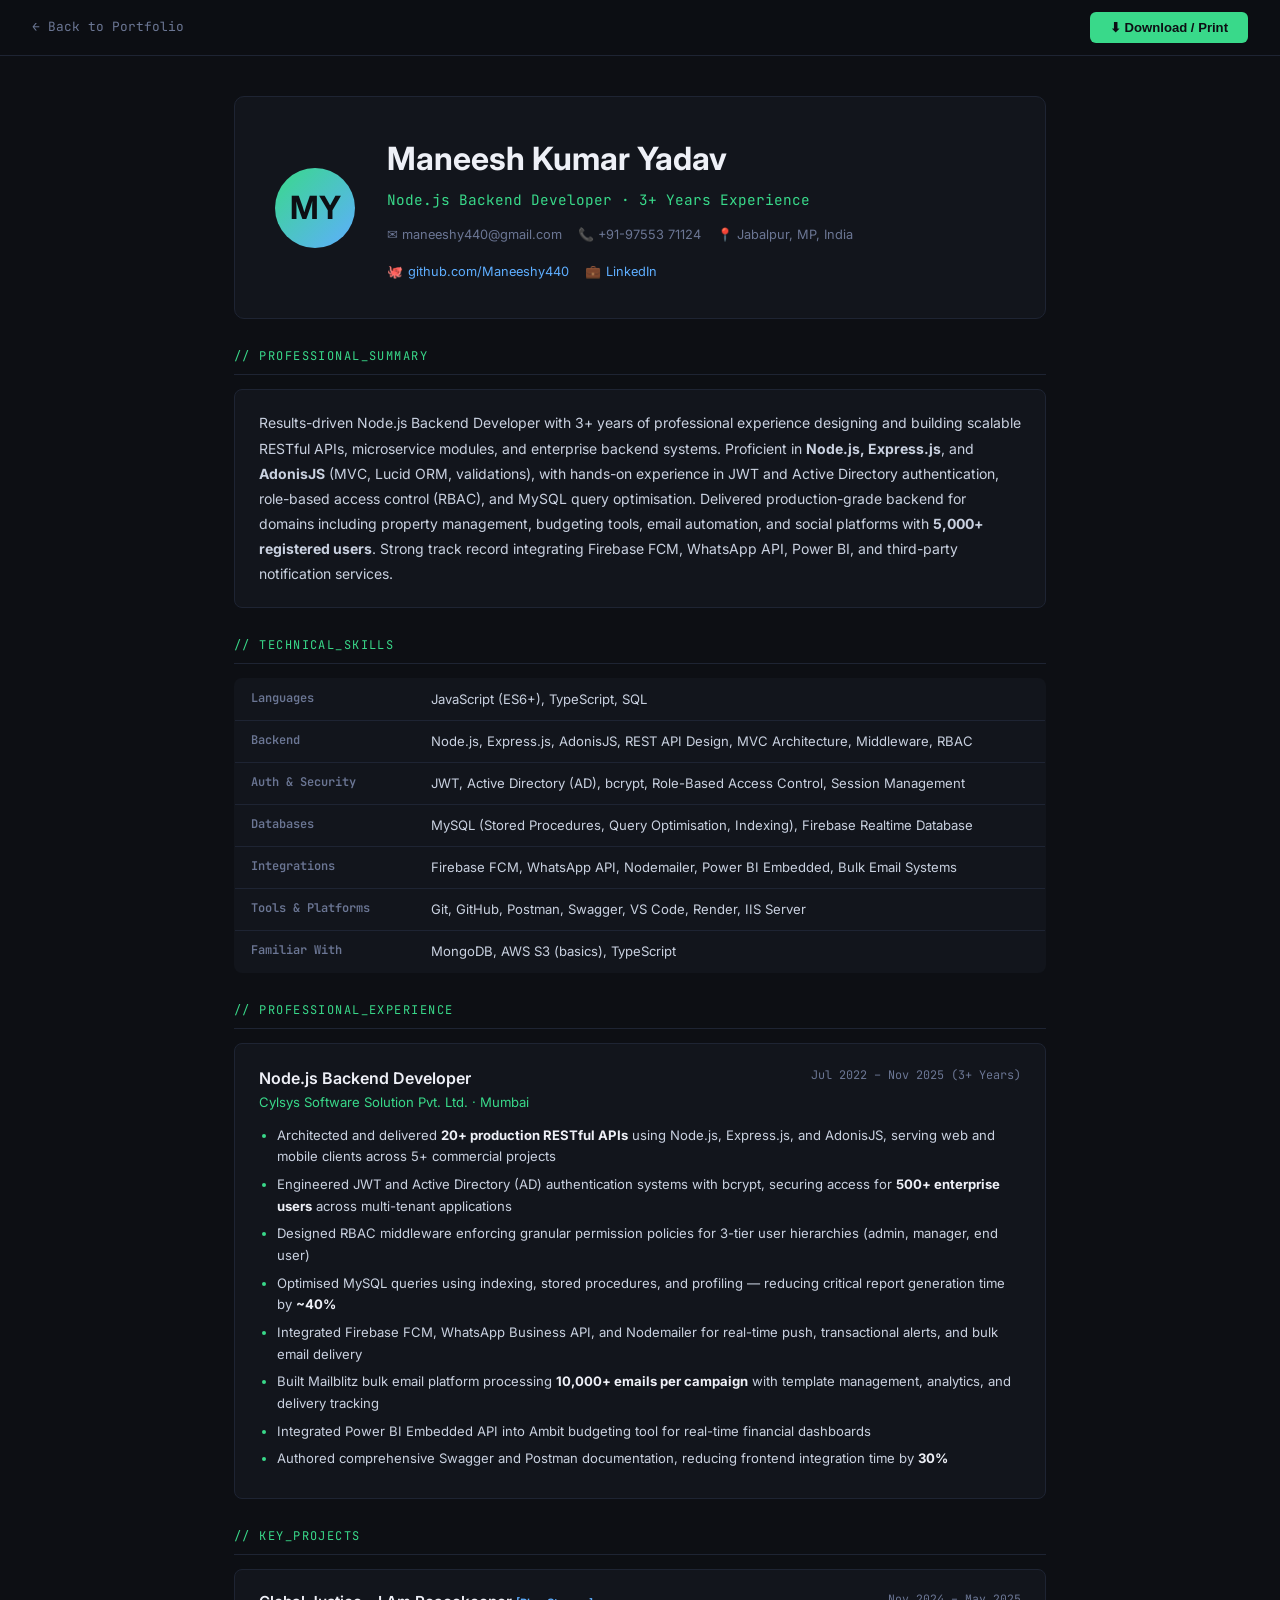
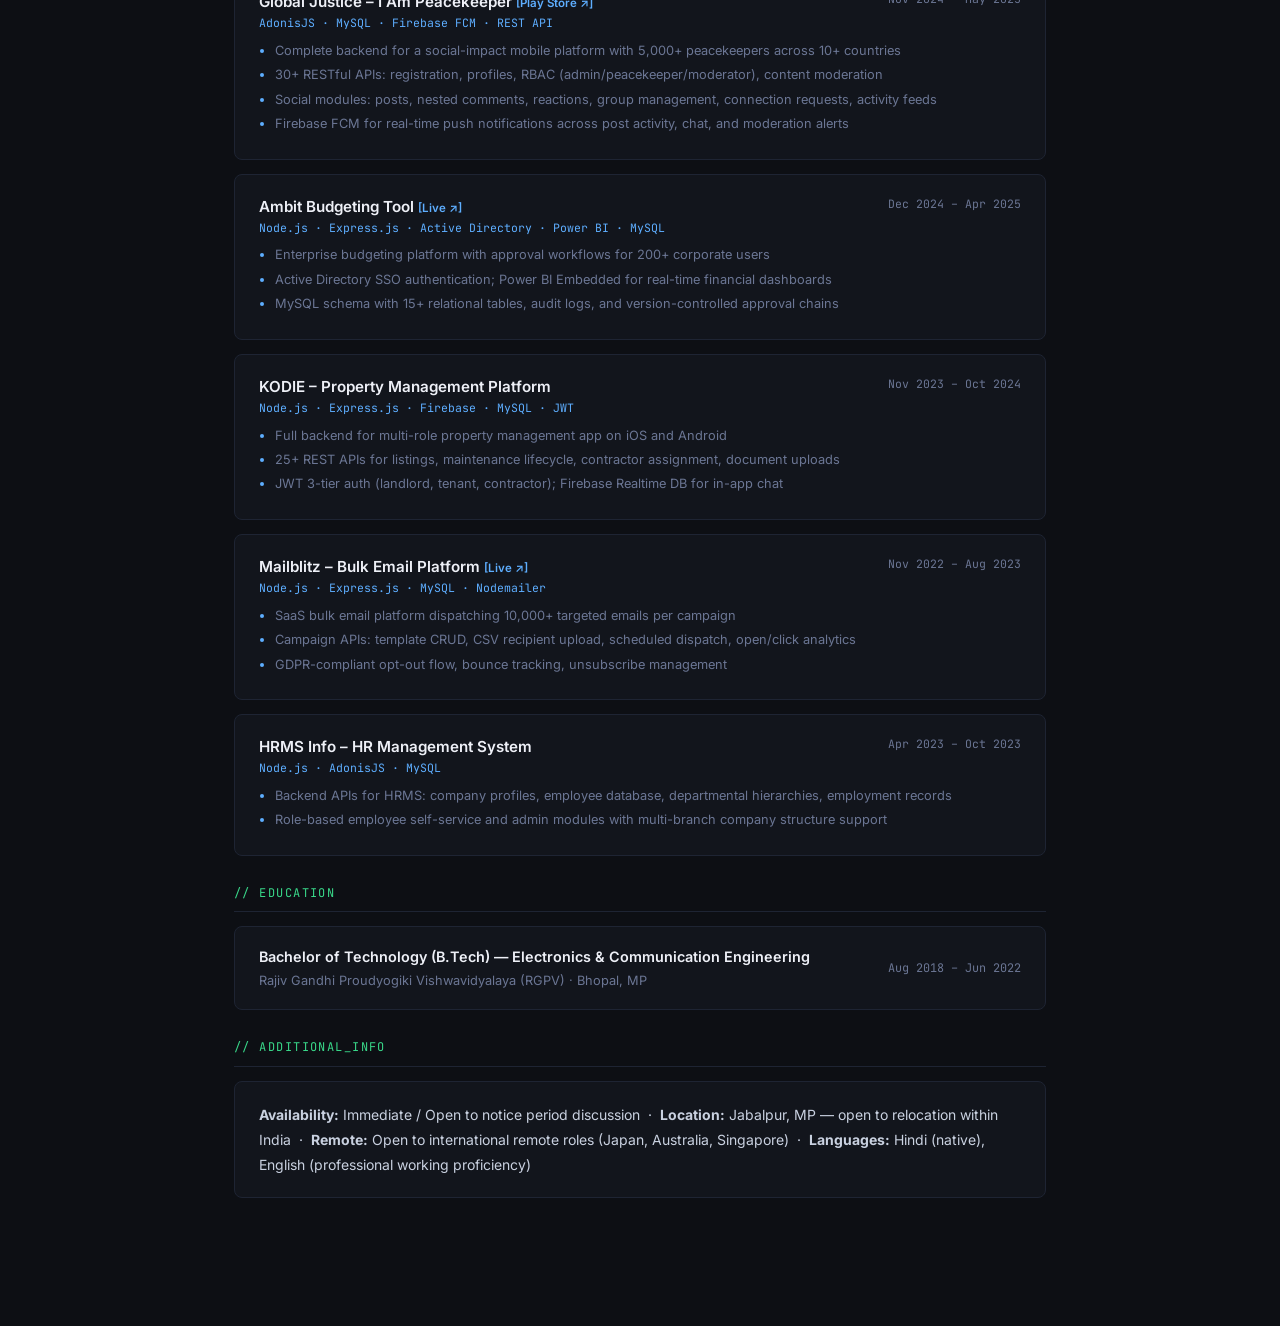
==== resume.html @ 69c2ff44 "Add files via upload" ====
<!DOCTYPE html>
<html lang="en">
<head>
  <meta charset="UTF-8" />
  <meta name="viewport" content="width=device-width, initial-scale=1.0" />
  <title>Maneesh Kumar Yadav — Resume</title>
  <link rel="preconnect" href="https://fonts.googleapis.com" />
  <link href="https://fonts.googleapis.com/css2?family=JetBrains+Mono:wght@400;600&family=Inter:wght@300;400;500;600;700&display=swap" rel="stylesheet" />
  <style>
    :root {
      --green: #39d98a;
      --blue: #5eaeff;
      --bg: #0d0f14;
      --bg2: #12151c;
      --bg3: #181c26;
      --border: #1e2433;
      --text: #c9d1e0;
      --text-dim: #6b7694;
      --text-bright: #eef0f7;
      --mono: 'JetBrains Mono', monospace;
      --sans: 'Inter', sans-serif;
    }
    *, *::before, *::after { box-sizing: border-box; margin: 0; padding: 0; }
    body {
      background: var(--bg);
      color: var(--text);
      font-family: var(--sans);
      line-height: 1.6;
    }
    a { color: var(--blue); text-decoration: none; }
    a:hover { color: var(--green); }

    .topbar {
      background: rgba(13,15,20,0.95);
      border-bottom: 1px solid var(--border);
      padding: 12px 32px;
      display: flex; justify-content: space-between; align-items: center;
      position: sticky; top: 0; z-index: 10;
    }
    .topbar a.back {
      font-family: var(--mono); font-size: 0.8rem;
      color: var(--text-dim); display: flex; align-items: center; gap: 6px;
    }
    .topbar a.back:hover { color: var(--green); }
    .print-btn {
      background: var(--green); color: #0d0f14;
      border: none; padding: 8px 20px; border-radius: 6px;
      font-weight: 600; font-size: 0.82rem; cursor: pointer;
    }

    .resume-wrap {
      max-width: 860px; margin: 40px auto; padding: 0 24px 60px;
    }

    /* Header */
    .r-header {
      background: var(--bg2); border: 1px solid var(--border);
      border-radius: 10px; padding: 36px 40px; margin-bottom: 28px;
      display: flex; gap: 32px; align-items: center;
    }
    .r-avatar {
      width: 80px; height: 80px; border-radius: 50%;
      background: linear-gradient(135deg, var(--green), var(--blue));
      display: flex; align-items: center; justify-content: center;
      font-size: 2rem; font-weight: 700; color: #0d0f14;
      flex-shrink: 0;
    }
    .r-name { font-size: 2rem; font-weight: 700; color: var(--text-bright); margin-bottom: 4px; }
    .r-role { color: var(--green); font-family: var(--mono); font-size: 0.9rem; margin-bottom: 14px; }
    .r-contacts {
      display: flex; flex-wrap: wrap; gap: 16px;
      font-size: 0.8rem; color: var(--text-dim);
    }
    .r-contacts span { display: flex; align-items: center; gap: 5px; }

    /* Section */
    .r-section { margin-bottom: 28px; }
    .r-section-title {
      font-family: var(--mono); font-size: 0.75rem;
      color: var(--green); letter-spacing: 0.12em;
      text-transform: uppercase; margin-bottom: 14px;
      padding-bottom: 8px; border-bottom: 1px solid var(--border);
    }

    /* Summary */
    .r-summary {
      background: var(--bg2); border: 1px solid var(--border);
      border-radius: 8px; padding: 20px 24px;
      font-size: 0.875rem; line-height: 1.8; color: var(--text);
    }

    /* Skills table */
    .skills-table { width: 100%; border-collapse: collapse; }
    .skills-table tr { border-bottom: 1px solid var(--border); }
    .skills-table tr:last-child { border-bottom: none; }
    .skills-table td { padding: 10px 16px; font-size: 0.82rem; vertical-align: top; }
    .skills-table td:first-child {
      color: var(--text-dim); font-weight: 600; width: 180px;
      font-family: var(--mono); font-size: 0.75rem;
      white-space: nowrap;
    }
    .skills-table td:last-child { color: var(--text); }
    .skills-table { background: var(--bg2); border: 1px solid var(--border); border-radius: 8px; overflow: hidden; }

    /* Experience */
    .exp-item {
      background: var(--bg2); border: 1px solid var(--border);
      border-radius: 8px; padding: 22px 24px; margin-bottom: 16px;
    }
    .exp-header { display: flex; justify-content: space-between; flex-wrap: wrap; gap: 8px; margin-bottom: 12px; }
    .exp-title { font-size: 1rem; font-weight: 600; color: var(--text-bright); }
    .exp-company { color: var(--green); font-size: 0.82rem; }
    .exp-date { font-family: var(--mono); font-size: 0.74rem; color: var(--text-dim); }
    .exp-list { padding-left: 18px; list-style: disc; }
    .exp-list li { font-size: 0.82rem; color: var(--text); margin-bottom: 6px; line-height: 1.65; }
    .exp-list li::marker { color: var(--green); }
    .exp-list strong { color: var(--text-bright); }

    /* Projects */
    .proj-item {
      background: var(--bg2); border: 1px solid var(--border);
      border-radius: 8px; padding: 20px 24px; margin-bottom: 14px;
    }
    .proj-head { display: flex; justify-content: space-between; align-items: flex-start; gap: 12px; flex-wrap: wrap; margin-bottom: 8px; }
    .proj-name { font-size: 0.95rem; font-weight: 600; color: var(--text-bright); }
    .proj-stack { font-family: var(--mono); font-size: 0.72rem; color: var(--blue); }
    .proj-date { font-family: var(--mono); font-size: 0.72rem; color: var(--text-dim); white-space: nowrap; }
    .proj-list { padding-left: 16px; list-style: disc; }
    .proj-list li { font-size: 0.8rem; color: var(--text-dim); margin-bottom: 4px; line-height: 1.6; }
    .proj-list li::marker { color: var(--blue); }

    /* Education & certs */
    .edu-item {
      background: var(--bg2); border: 1px solid var(--border);
      border-radius: 8px; padding: 18px 24px;
      display: flex; justify-content: space-between; align-items: center;
      flex-wrap: wrap; gap: 8px;
    }
    .edu-deg { font-size: 0.9rem; font-weight: 600; color: var(--text-bright); }
    .edu-inst { font-size: 0.8rem; color: var(--text-dim); margin-top: 3px; }
    .edu-date { font-family: var(--mono); font-size: 0.74rem; color: var(--text-dim); }

    /* Print */
    @media print {
      body { background: white; color: #1a1a2e; }
      .topbar { display: none; }
      .r-header, .exp-item, .proj-item, .edu-item, .r-summary, .skills-table {
        background: white !important; border-color: #ddd !important;
      }
      .r-name, .exp-title, .proj-name { color: #1a1a2e !important; }
      .r-role, .exp-company { color: #1a7a50 !important; }
      .r-section-title { color: #1a7a50 !important; border-color: #ddd !important; }
      .exp-list li, .proj-list li, .r-summary, .r-contacts span { color: #444 !important; }
      .skills-table td:last-child { color: #444 !important; }
      .resume-wrap { max-width: 100%; margin: 0; padding: 16px; }
    }
  </style>
</head>
<body>
  <div class="topbar">
    <a href="index.html" class="back">← Back to Portfolio</a>
    <button class="print-btn" onclick="window.print()">⬇ Download / Print</button>
  </div>

  <div class="resume-wrap">

    <!-- Header -->
    <div class="r-header">
      <div class="r-avatar">MY</div>
      <div>
        <div class="r-name">Maneesh Kumar Yadav</div>
        <div class="r-role">Node.js Backend Developer · 3+ Years Experience</div>
        <div class="r-contacts">
          <span>✉ maneeshy440@gmail.com</span>
          <span>📞 +91-97553 71124</span>
          <span>📍 Jabalpur, MP, India</span>
          <span>🐙 <a href="https://github.com/Maneeshy440" target="_blank">github.com/Maneeshy440</a></span>
          <span>💼 <a href="http://www.linkedin.com/in/maneesh-yadav-1ba6b4235" target="_blank">LinkedIn</a></span>
        </div>
      </div>
    </div>

    <!-- Summary -->
    <div class="r-section">
      <div class="r-section-title">// professional_summary</div>
      <div class="r-summary">
        Results-driven Node.js Backend Developer with 3+ years of professional experience designing and building scalable RESTful APIs, microservice modules, and enterprise backend systems. Proficient in <strong>Node.js, Express.js</strong>, and <strong>AdonisJS</strong> (MVC, Lucid ORM, validations), with hands-on experience in JWT and Active Directory authentication, role-based access control (RBAC), and MySQL query optimisation. Delivered production-grade backend for domains including property management, budgeting tools, email automation, and social platforms with <strong>5,000+ registered users</strong>. Strong track record integrating Firebase FCM, WhatsApp API, Power BI, and third-party notification services.
      </div>
    </div>

    <!-- Skills -->
    <div class="r-section">
      <div class="r-section-title">// technical_skills</div>
      <table class="skills-table">
        <tr><td>Languages</td><td>JavaScript (ES6+), TypeScript, SQL</td></tr>
        <tr><td>Backend</td><td>Node.js, Express.js, AdonisJS, REST API Design, MVC Architecture, Middleware, RBAC</td></tr>
        <tr><td>Auth & Security</td><td>JWT, Active Directory (AD), bcrypt, Role-Based Access Control, Session Management</td></tr>
        <tr><td>Databases</td><td>MySQL (Stored Procedures, Query Optimisation, Indexing), Firebase Realtime Database</td></tr>
        <tr><td>Integrations</td><td>Firebase FCM, WhatsApp API, Nodemailer, Power BI Embedded, Bulk Email Systems</td></tr>
        <tr><td>Tools & Platforms</td><td>Git, GitHub, Postman, Swagger, VS Code, Render, IIS Server</td></tr>
        <tr><td>Familiar With</td><td>MongoDB, AWS S3 (basics), TypeScript</td></tr>
      </table>
    </div>

    <!-- Experience -->
    <div class="r-section">
      <div class="r-section-title">// professional_experience</div>
      <div class="exp-item">
        <div class="exp-header">
          <div>
            <div class="exp-title">Node.js Backend Developer</div>
            <div class="exp-company">Cylsys Software Solution Pvt. Ltd. · Mumbai</div>
          </div>
          <div class="exp-date">Jul 2022 – Nov 2025 (3+ Years)</div>
        </div>
        <ul class="exp-list">
          <li>Architected and delivered <strong>20+ production RESTful APIs</strong> using Node.js, Express.js, and AdonisJS, serving web and mobile clients across 5+ commercial projects</li>
          <li>Engineered JWT and Active Directory (AD) authentication systems with bcrypt, securing access for <strong>500+ enterprise users</strong> across multi-tenant applications</li>
          <li>Designed RBAC middleware enforcing granular permission policies for 3-tier user hierarchies (admin, manager, end user)</li>
          <li>Optimised MySQL queries using indexing, stored procedures, and profiling — reducing critical report generation time by <strong>~40%</strong></li>
          <li>Integrated Firebase FCM, WhatsApp Business API, and Nodemailer for real-time push, transactional alerts, and bulk email delivery</li>
          <li>Built Mailblitz bulk email platform processing <strong>10,000+ emails per campaign</strong> with template management, analytics, and delivery tracking</li>
          <li>Integrated Power BI Embedded API into Ambit budgeting tool for real-time financial dashboards</li>
          <li>Authored comprehensive Swagger and Postman documentation, reducing frontend integration time by <strong>30%</strong></li>
        </ul>
      </div>
    </div>

    <!-- Projects -->
    <div class="r-section">
      <div class="r-section-title">// key_projects</div>

      <div class="proj-item">
        <div class="proj-head">
          <div>
            <div class="proj-name">Global Justice – I Am Peacekeeper <a href="https://play.google.com/store/apps/details?id=com.peacebook" target="_blank" style="font-size:0.72rem;color:var(--blue)">[Play Store ↗]</a></div>
            <div class="proj-stack">AdonisJS · MySQL · Firebase FCM · REST API</div>
          </div>
          <div class="proj-date">Nov 2024 – May 2025</div>
        </div>
        <ul class="proj-list">
          <li>Complete backend for a social-impact mobile platform with 5,000+ peacekeepers across 10+ countries</li>
          <li>30+ RESTful APIs: registration, profiles, RBAC (admin/peacekeeper/moderator), content moderation</li>
          <li>Social modules: posts, nested comments, reactions, group management, connection requests, activity feeds</li>
          <li>Firebase FCM for real-time push notifications across post activity, chat, and moderation alerts</li>
        </ul>
      </div>

      <div class="proj-item">
        <div class="proj-head">
          <div>
            <div class="proj-name">Ambit Budgeting Tool <a href="https://budget.ambit.co/" target="_blank" style="font-size:0.72rem;color:var(--blue)">[Live ↗]</a></div>
            <div class="proj-stack">Node.js · Express.js · Active Directory · Power BI · MySQL</div>
          </div>
          <div class="proj-date">Dec 2024 – Apr 2025</div>
        </div>
        <ul class="proj-list">
          <li>Enterprise budgeting platform with approval workflows for 200+ corporate users</li>
          <li>Active Directory SSO authentication; Power BI Embedded for real-time financial dashboards</li>
          <li>MySQL schema with 15+ relational tables, audit logs, and version-controlled approval chains</li>
        </ul>
      </div>

      <div class="proj-item">
        <div class="proj-head">
          <div>
            <div class="proj-name">KODIE – Property Management Platform</div>
            <div class="proj-stack">Node.js · Express.js · Firebase · MySQL · JWT</div>
          </div>
          <div class="proj-date">Nov 2023 – Oct 2024</div>
        </div>
        <ul class="proj-list">
          <li>Full backend for multi-role property management app on iOS and Android</li>
          <li>25+ REST APIs for listings, maintenance lifecycle, contractor assignment, document uploads</li>
          <li>JWT 3-tier auth (landlord, tenant, contractor); Firebase Realtime DB for in-app chat</li>
        </ul>
      </div>

      <div class="proj-item">
        <div class="proj-head">
          <div>
            <div class="proj-name">Mailblitz – Bulk Email Platform <a href="https://mailblitz.cylsys.com/login" target="_blank" style="font-size:0.72rem;color:var(--blue)">[Live ↗]</a></div>
            <div class="proj-stack">Node.js · Express.js · MySQL · Nodemailer</div>
          </div>
          <div class="proj-date">Nov 2022 – Aug 2023</div>
        </div>
        <ul class="proj-list">
          <li>SaaS bulk email platform dispatching 10,000+ targeted emails per campaign</li>
          <li>Campaign APIs: template CRUD, CSV recipient upload, scheduled dispatch, open/click analytics</li>
          <li>GDPR-compliant opt-out flow, bounce tracking, unsubscribe management</li>
        </ul>
      </div>

      <div class="proj-item">
        <div class="proj-head">
          <div>
            <div class="proj-name">HRMS Info – HR Management System</div>
            <div class="proj-stack">Node.js · AdonisJS · MySQL</div>
          </div>
          <div class="proj-date">Apr 2023 – Oct 2023</div>
        </div>
        <ul class="proj-list">
          <li>Backend APIs for HRMS: company profiles, employee database, departmental hierarchies, employment records</li>
          <li>Role-based employee self-service and admin modules with multi-branch company structure support</li>
        </ul>
      </div>
    </div>

    <!-- Education -->
    <div class="r-section">
      <div class="r-section-title">// education</div>
      <div class="edu-item">
        <div>
          <div class="edu-deg">Bachelor of Technology (B.Tech) — Electronics & Communication Engineering</div>
          <div class="edu-inst">Rajiv Gandhi Proudyogiki Vishwavidyalaya (RGPV) · Bhopal, MP</div>
        </div>
        <div class="edu-date">Aug 2018 – Jun 2022</div>
      </div>
    </div>

    <!-- Additional -->
    <div class="r-section">
      <div class="r-section-title">// additional_info</div>
      <div class="r-summary">
        <strong>Availability:</strong> Immediate / Open to notice period discussion &nbsp;·&nbsp;
        <strong>Location:</strong> Jabalpur, MP — open to relocation within India &nbsp;·&nbsp;
        <strong>Remote:</strong> Open to international remote roles (Japan, Australia, Singapore) &nbsp;·&nbsp;
        <strong>Languages:</strong> Hindi (native), English (professional working proficiency)
      </div>
    </div>

  </div>
</body>
</html>
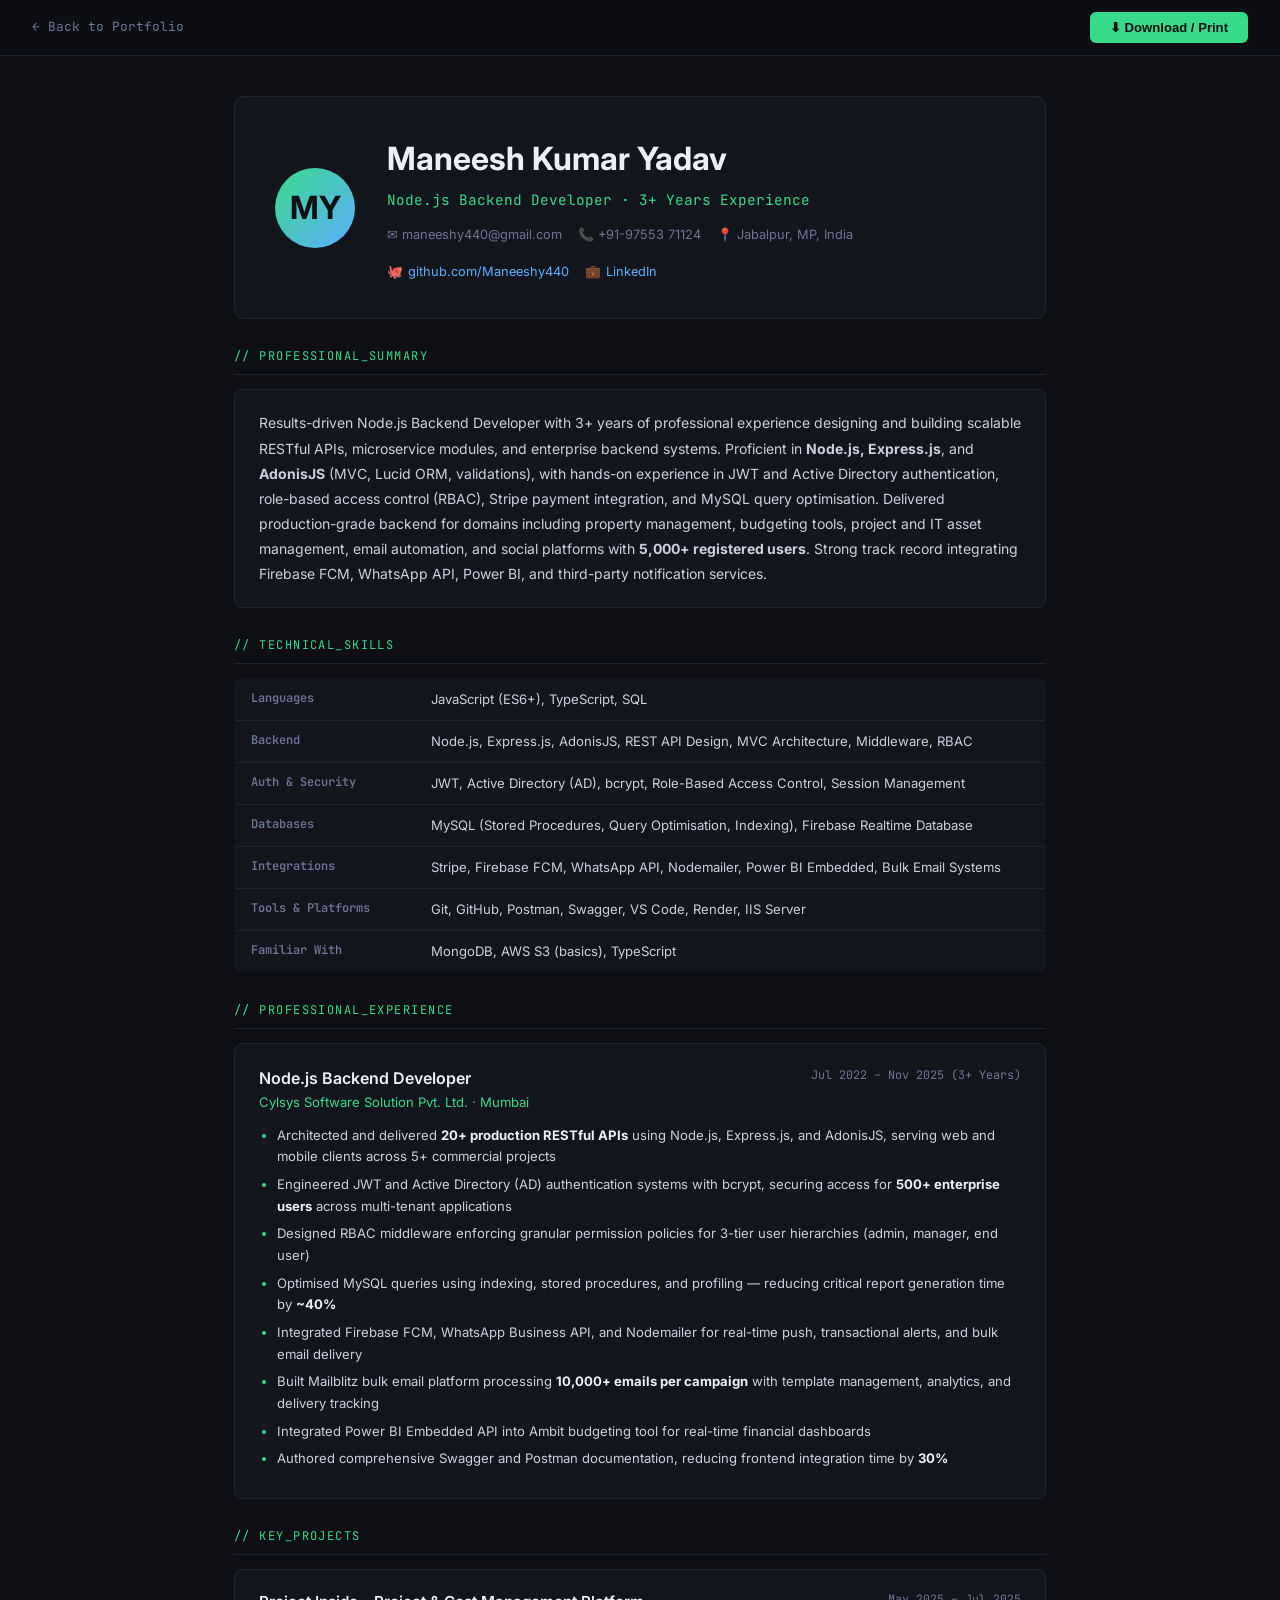
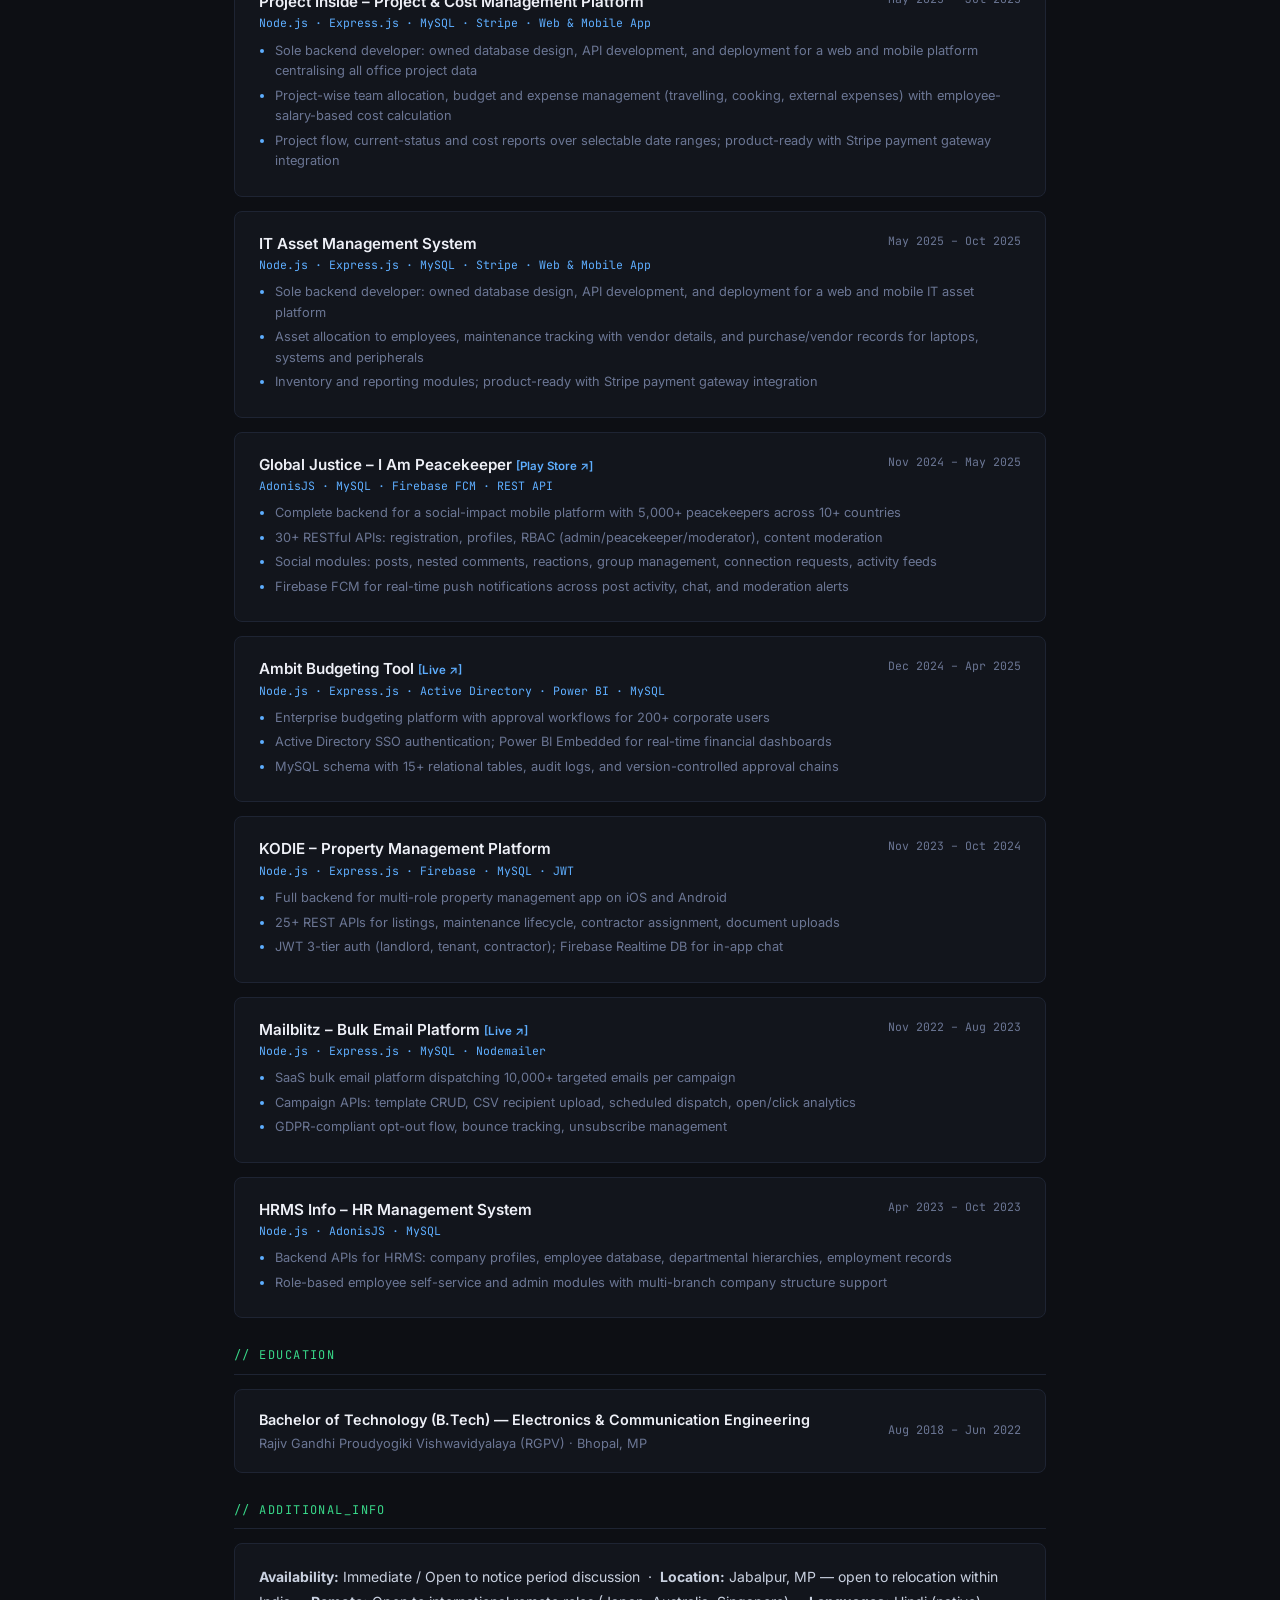
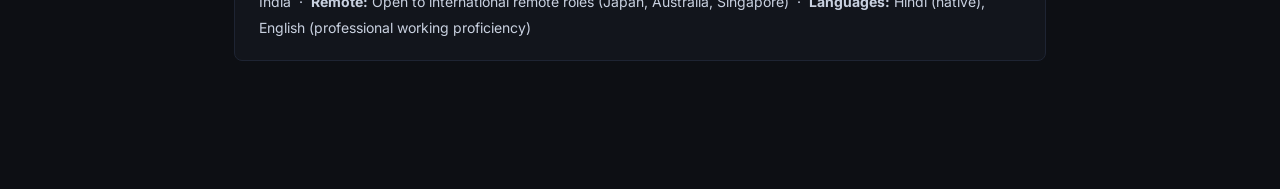
==== commit baa7a52b: "Add Project Inside, IT Asset projects and profile photo" ====
--- a/resume.html
+++ b/resume.html
@@ -184,7 +184,7 @@
     <div class="r-section">
       <div class="r-section-title">// professional_summary</div>
       <div class="r-summary">
-        Results-driven Node.js Backend Developer with 3+ years of professional experience designing and building scalable RESTful APIs, microservice modules, and enterprise backend systems. Proficient in <strong>Node.js, Express.js</strong>, and <strong>AdonisJS</strong> (MVC, Lucid ORM, validations), with hands-on experience in JWT and Active Directory authentication, role-based access control (RBAC), and MySQL query optimisation. Delivered production-grade backend for domains including property management, budgeting tools, email automation, and social platforms with <strong>5,000+ registered users</strong>. Strong track record integrating Firebase FCM, WhatsApp API, Power BI, and third-party notification services.
+        Results-driven Node.js Backend Developer with 3+ years of professional experience designing and building scalable RESTful APIs, microservice modules, and enterprise backend systems. Proficient in <strong>Node.js, Express.js</strong>, and <strong>AdonisJS</strong> (MVC, Lucid ORM, validations), with hands-on experience in JWT and Active Directory authentication, role-based access control (RBAC), Stripe payment integration, and MySQL query optimisation. Delivered production-grade backend for domains including property management, budgeting tools, project and IT asset management, email automation, and social platforms with <strong>5,000+ registered users</strong>. Strong track record integrating Firebase FCM, WhatsApp API, Power BI, and third-party notification services.
       </div>
     </div>
 
@@ -196,7 +196,7 @@
         <tr><td>Backend</td><td>Node.js, Express.js, AdonisJS, REST API Design, MVC Architecture, Middleware, RBAC</td></tr>
         <tr><td>Auth & Security</td><td>JWT, Active Directory (AD), bcrypt, Role-Based Access Control, Session Management</td></tr>
         <tr><td>Databases</td><td>MySQL (Stored Procedures, Query Optimisation, Indexing), Firebase Realtime Database</td></tr>
-        <tr><td>Integrations</td><td>Firebase FCM, WhatsApp API, Nodemailer, Power BI Embedded, Bulk Email Systems</td></tr>
+        <tr><td>Integrations</td><td>Stripe, Firebase FCM, WhatsApp API, Nodemailer, Power BI Embedded, Bulk Email Systems</td></tr>
         <tr><td>Tools & Platforms</td><td>Git, GitHub, Postman, Swagger, VS Code, Render, IIS Server</td></tr>
         <tr><td>Familiar With</td><td>MongoDB, AWS S3 (basics), TypeScript</td></tr>
       </table>
@@ -233,6 +233,36 @@
       <div class="proj-item">
         <div class="proj-head">
           <div>
+            <div class="proj-name">Project Inside – Project &amp; Cost Management Platform</div>
+            <div class="proj-stack">Node.js · Express.js · MySQL · Stripe · Web &amp; Mobile App</div>
+          </div>
+          <div class="proj-date">May 2025 – Jul 2025</div>
+        </div>
+        <ul class="proj-list">
+          <li>Sole backend developer: owned database design, API development, and deployment for a web and mobile platform centralising all office project data</li>
+          <li>Project-wise team allocation, budget and expense management (travelling, cooking, external expenses) with employee-salary-based cost calculation</li>
+          <li>Project flow, current-status and cost reports over selectable date ranges; product-ready with Stripe payment gateway integration</li>
+        </ul>
+      </div>
+
+      <div class="proj-item">
+        <div class="proj-head">
+          <div>
+            <div class="proj-name">IT Asset Management System</div>
+            <div class="proj-stack">Node.js · Express.js · MySQL · Stripe · Web &amp; Mobile App</div>
+          </div>
+          <div class="proj-date">May 2025 – Oct 2025</div>
+        </div>
+        <ul class="proj-list">
+          <li>Sole backend developer: owned database design, API development, and deployment for a web and mobile IT asset platform</li>
+          <li>Asset allocation to employees, maintenance tracking with vendor details, and purchase/vendor records for laptops, systems and peripherals</li>
+          <li>Inventory and reporting modules; product-ready with Stripe payment gateway integration</li>
+        </ul>
+      </div>
+
+      <div class="proj-item">
+        <div class="proj-head">
+          <div>
             <div class="proj-name">Global Justice – I Am Peacekeeper <a href="https://play.google.com/store/apps/details?id=com.peacebook" target="_blank" style="font-size:0.72rem;color:var(--blue)">[Play Store ↗]</a></div>
             <div class="proj-stack">AdonisJS · MySQL · Firebase FCM · REST API</div>
           </div>
